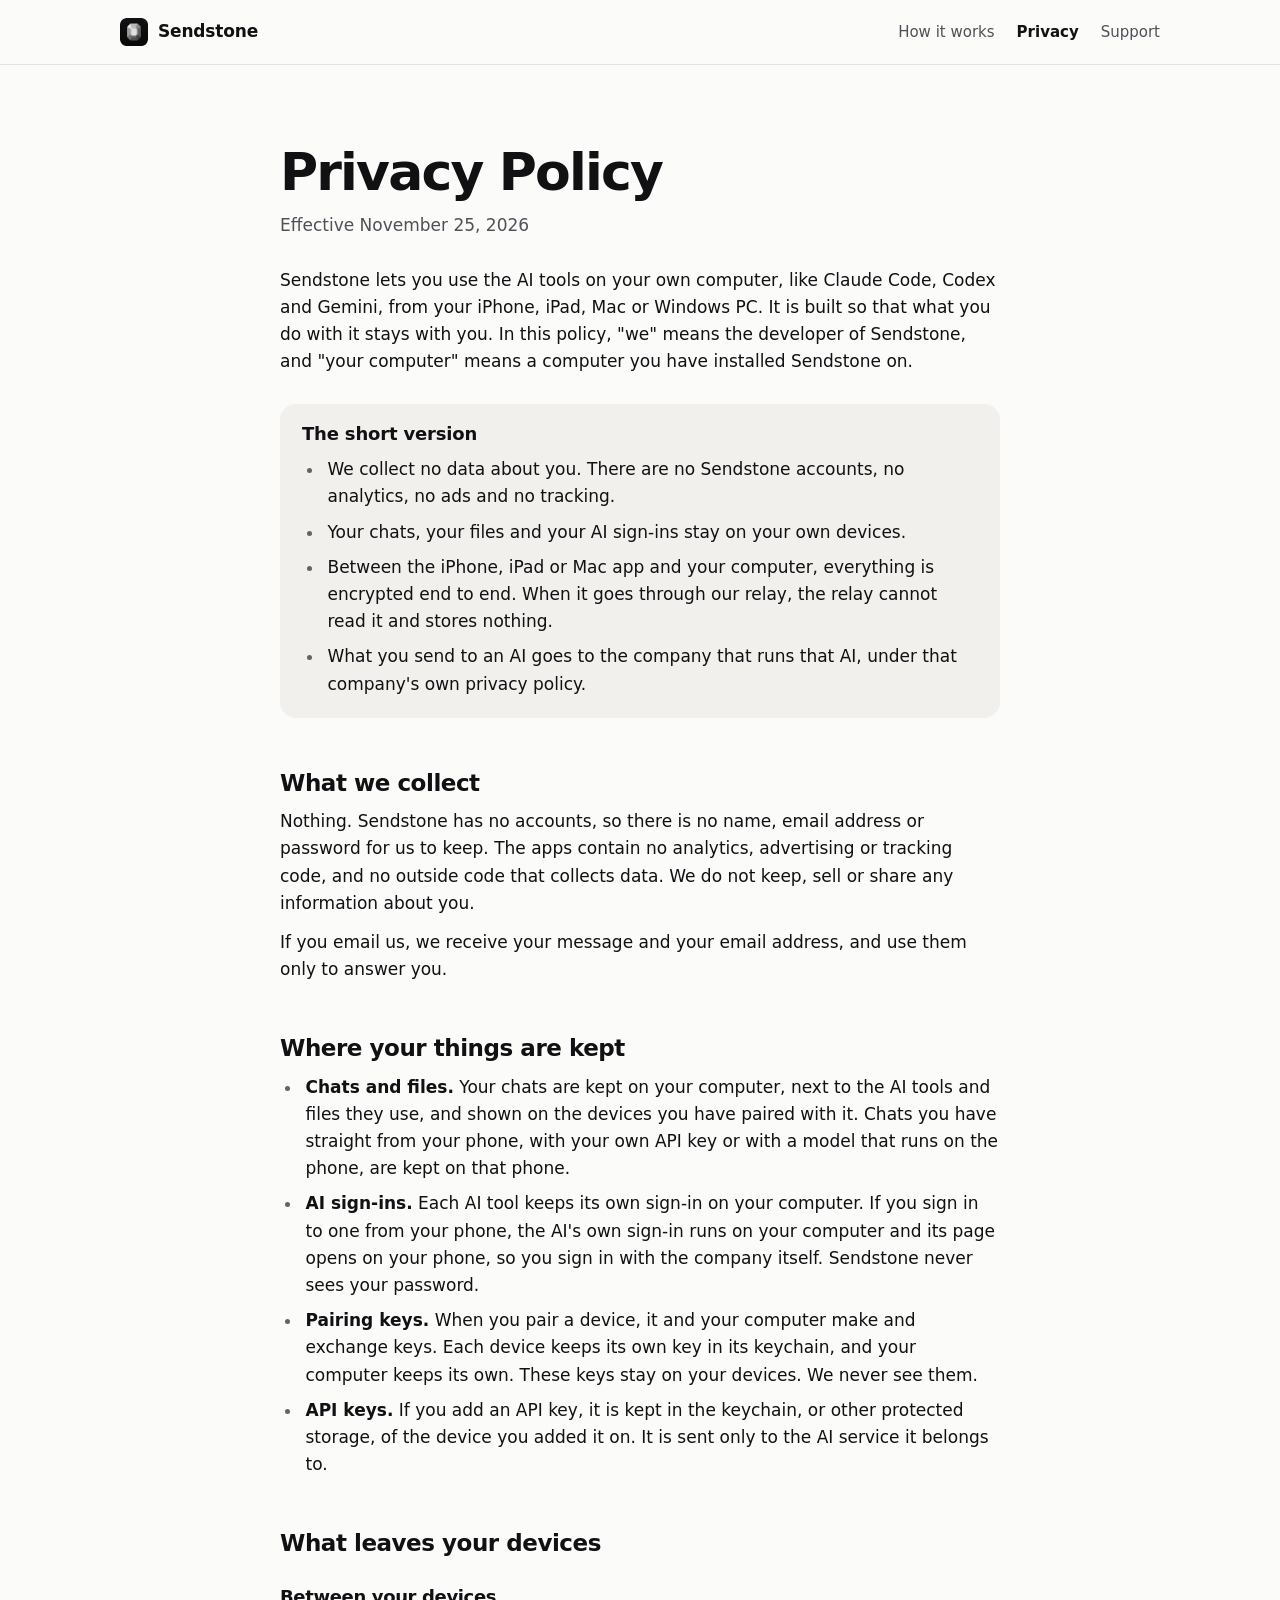
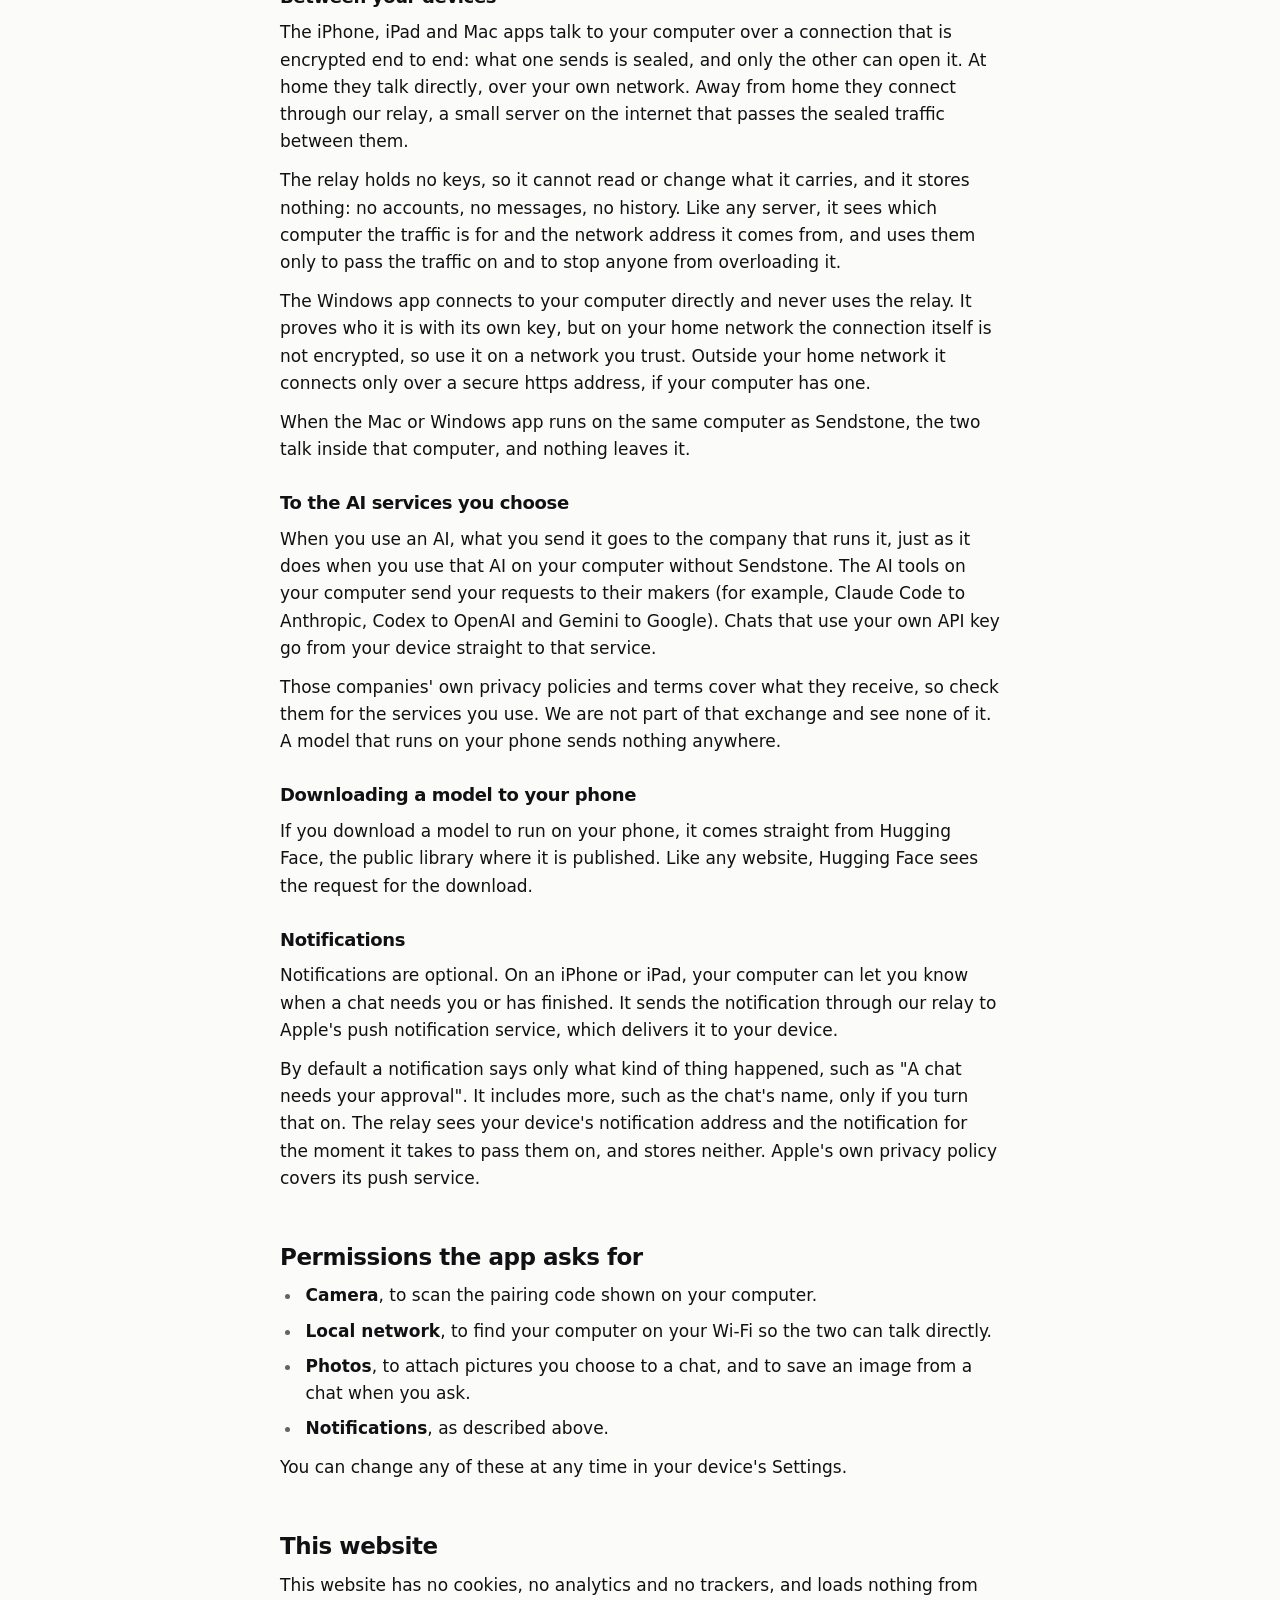
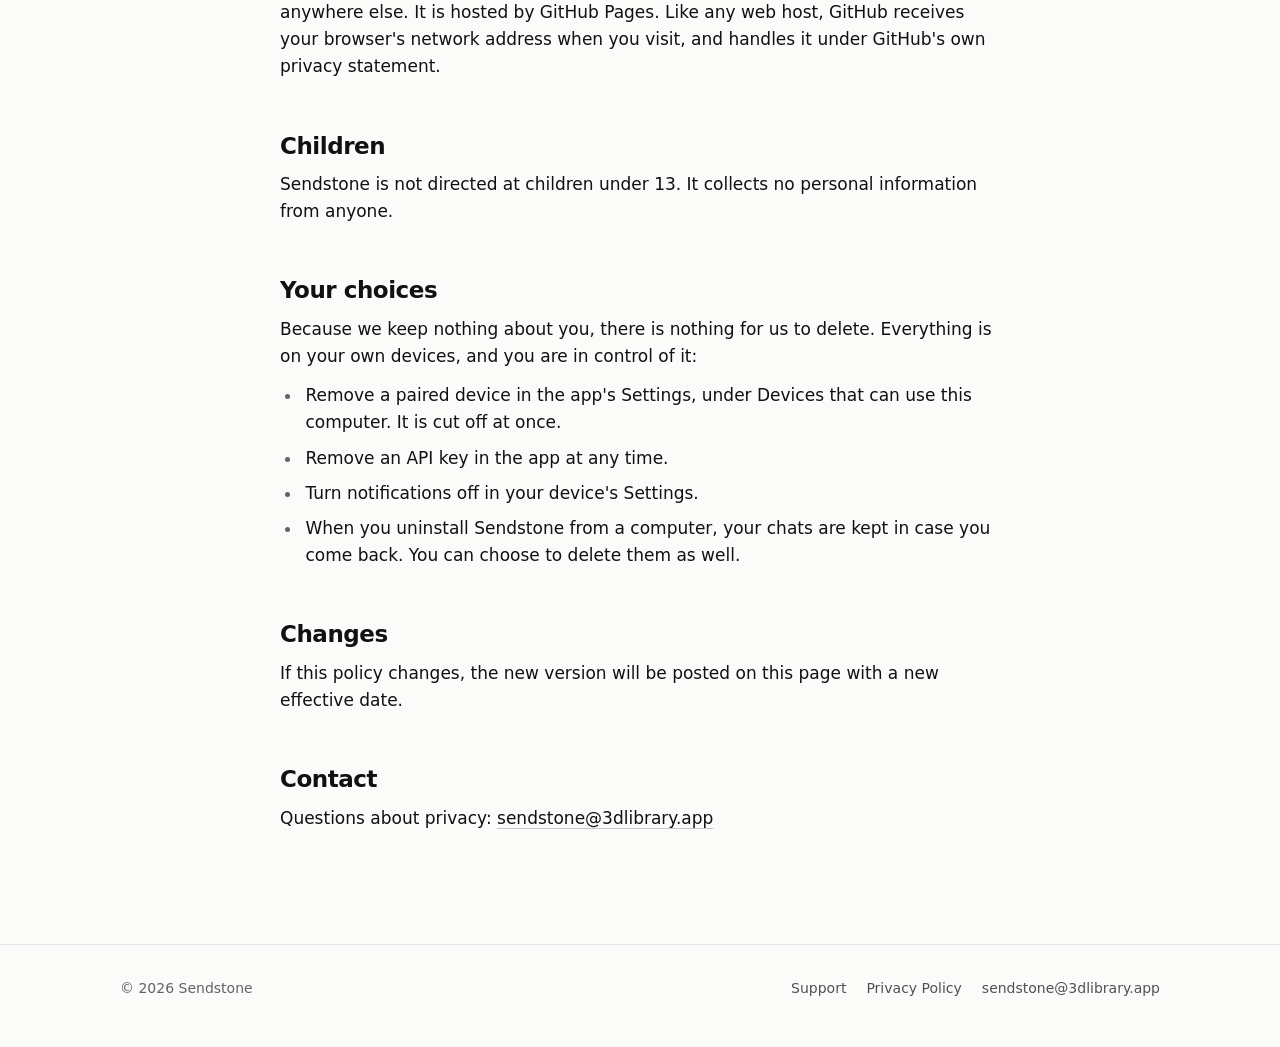
==== privacy.html @ 6bb72b7e "The Sendstone website: home, support, privacy and 404 pages Static pages for sendstone.3dlibrary.app" ====
<!DOCTYPE html>
<html lang="en">
<head>
<meta charset="utf-8">
<meta name="viewport" content="width=device-width, initial-scale=1, viewport-fit=cover">
<title>Privacy Policy - Sendstone</title>
<meta name="description" content="Sendstone collects no data. Your chats, files and AI sign-ins stay on your own devices.">
<link rel="canonical" href="https://sendstone.3dlibrary.app/privacy">
<meta name="color-scheme" content="light dark">
<meta name="theme-color" content="#fbfbfa" media="(prefers-color-scheme: light)">
<meta name="theme-color" content="#0b0b0c" media="(prefers-color-scheme: dark)">
<meta property="og:type" content="website">
<meta property="og:site_name" content="Sendstone">
<meta property="og:title" content="Privacy Policy - Sendstone">
<meta property="og:description" content="Sendstone collects no data. Your chats, files and AI sign-ins stay on your own devices.">
<meta property="og:url" content="https://sendstone.3dlibrary.app/privacy">
<meta property="og:image" content="https://sendstone.3dlibrary.app/assets/icon-512.png">
<meta name="twitter:card" content="summary">
<link rel="icon" href="/assets/icon-64.png" type="image/png" sizes="64x64">
<link rel="apple-touch-icon" href="/assets/icon-180.png">
<link rel="stylesheet" href="/assets/site.css">
</head>
<body>
<a class="skip" href="#main">Skip to the content</a>

<header class="top">
  <div class="wrap">
    <a class="brand" href="/"><img src="/assets/icon-64.png" alt="" width="28" height="28">Sendstone</a>
    <nav aria-label="Main">
      <a class="wide" href="/#how">How it works</a>
      <a href="/privacy" aria-current="page">Privacy</a>
      <a href="/support">Support</a>
    </nav>
  </div>
</header>

<main id="main" class="wrap article">
  <h1>Privacy Policy</h1>
  <p class="meta">Effective November 25, 2026</p>

  <p>Sendstone lets you use the AI tools on your own computer, like Claude Code, Codex and Gemini, from your iPhone, iPad, Mac or Windows PC. It is built so that what you do with it stays with you. In this policy, "we" means the developer of Sendstone, and "your computer" means a computer you have installed Sendstone on.</p>

  <section class="box" aria-labelledby="short">
    <h2 id="short">The short version</h2>
    <ul>
      <li>We collect no data about you. There are no Sendstone accounts, no analytics, no ads and no tracking.</li>
      <li>Your chats, your files and your AI sign-ins stay on your own devices.</li>
      <li>Between the iPhone, iPad or Mac app and your computer, everything is encrypted end to end. When it goes through our relay, the relay cannot read it and stores nothing.</li>
      <li>What you send to an AI goes to the company that runs that AI, under that company's own privacy policy.</li>
    </ul>
  </section>

  <h2 id="collect">What we collect</h2>
  <p>Nothing. Sendstone has no accounts, so there is no name, email address or password for us to keep. The apps contain no analytics, advertising or tracking code, and no outside code that collects data. We do not keep, sell or share any information about you.</p>
  <p>If you email us, we receive your message and your email address, and use them only to answer you.</p>

  <h2 id="kept">Where your things are kept</h2>
  <ul>
    <li><strong>Chats and files.</strong> Your chats are kept on your computer, next to the AI tools and files they use, and shown on the devices you have paired with it. Chats you have straight from your phone, with your own API key or with a model that runs on the phone, are kept on that phone.</li>
    <li><strong>AI sign-ins.</strong> Each AI tool keeps its own sign-in on your computer. If you sign in to one from your phone, the AI's own sign-in runs on your computer and its page opens on your phone, so you sign in with the company itself. Sendstone never sees your password.</li>
    <li><strong>Pairing keys.</strong> When you pair a device, it and your computer make and exchange keys. Each device keeps its own key in its keychain, and your computer keeps its own. These keys stay on your devices. We never see them.</li>
    <li><strong>API keys.</strong> If you add an API key, it is kept in the keychain, or other protected storage, of the device you added it on. It is sent only to the AI service it belongs to.</li>
  </ul>

  <h2 id="leaves">What leaves your devices</h2>

  <h3>Between your devices</h3>
  <p>The iPhone, iPad and Mac apps talk to your computer over a connection that is encrypted end to end: what one sends is sealed, and only the other can open it. At home they talk directly, over your own network. Away from home they connect through our relay, a small server on the internet that passes the sealed traffic between them.</p>
  <p>The relay holds no keys, so it cannot read or change what it carries, and it stores nothing: no accounts, no messages, no history. Like any server, it sees which computer the traffic is for and the network address it comes from, and uses them only to pass the traffic on and to stop anyone from overloading it.</p>
  <p>The Windows app connects to your computer directly and never uses the relay. It proves who it is with its own key, but on your home network the connection itself is not encrypted, so use it on a network you trust. Outside your home network it connects only over a secure https address, if your computer has one.</p>
  <p>When the Mac or Windows app runs on the same computer as Sendstone, the two talk inside that computer, and nothing leaves it.</p>

  <h3>To the AI services you choose</h3>
  <p>When you use an AI, what you send it goes to the company that runs it, just as it does when you use that AI on your computer without Sendstone. The AI tools on your computer send your requests to their makers (for example, Claude Code to Anthropic, Codex to OpenAI and Gemini to Google). Chats that use your own API key go from your device straight to that service.</p>
  <p>Those companies' own privacy policies and terms cover what they receive, so check them for the services you use. We are not part of that exchange and see none of it. A model that runs on your phone sends nothing anywhere.</p>

  <h3>Downloading a model to your phone</h3>
  <p>If you download a model to run on your phone, it comes straight from Hugging Face, the public library where it is published. Like any website, Hugging Face sees the request for the download.</p>

  <h3>Notifications</h3>
  <p>Notifications are optional. On an iPhone or iPad, your computer can let you know when a chat needs you or has finished. It sends the notification through our relay to Apple's push notification service, which delivers it to your device.</p>
  <p>By default a notification says only what kind of thing happened, such as "A chat needs your approval". It includes more, such as the chat's name, only if you turn that on. The relay sees your device's notification address and the notification for the moment it takes to pass them on, and stores neither. Apple's own privacy policy covers its push service.</p>

  <h2 id="permissions">Permissions the app asks for</h2>
  <ul>
    <li><strong>Camera</strong>, to scan the pairing code shown on your computer.</li>
    <li><strong>Local network</strong>, to find your computer on your Wi-Fi so the two can talk directly.</li>
    <li><strong>Photos</strong>, to attach pictures you choose to a chat, and to save an image from a chat when you ask.</li>
    <li><strong>Notifications</strong>, as described above.</li>
  </ul>
  <p>You can change any of these at any time in your device's Settings.</p>

  <h2 id="website">This website</h2>
  <p>This website has no cookies, no analytics and no trackers, and loads nothing from anywhere else. It is hosted by GitHub Pages. Like any web host, GitHub receives your browser's network address when you visit, and handles it under GitHub's own privacy statement.</p>

  <h2 id="children">Children</h2>
  <p>Sendstone is not directed at children under 13. It collects no personal information from anyone.</p>

  <h2 id="choices">Your choices</h2>
  <p>Because we keep nothing about you, there is nothing for us to delete. Everything is on your own devices, and you are in control of it:</p>
  <ul>
    <li>Remove a paired device in the app's Settings, under Devices that can use this computer. It is cut off at once.</li>
    <li>Remove an API key in the app at any time.</li>
    <li>Turn notifications off in your device's Settings.</li>
    <li>When you uninstall Sendstone from a computer, your chats are kept in case you come back. You can choose to delete them as well.</li>
  </ul>

  <h2 id="changes">Changes</h2>
  <p>If this policy changes, the new version will be posted on this page with a new effective date.</p>

  <h2 id="contact">Contact</h2>
  <p>Questions about privacy: <a href="mailto:sendstone@3dlibrary.app">sendstone@3dlibrary.app</a></p>
</main>

<footer class="foot">
  <div class="wrap">
    <p>© 2026 Sendstone</p>
    <nav aria-label="Footer">
      <a href="/support">Support</a>
      <a href="/privacy" aria-current="page">Privacy Policy</a>
      <a href="mailto:sendstone@3dlibrary.app">sendstone@3dlibrary.app</a>
    </nav>
  </div>
</footer>
</body>
</html>
---- assets/site.css ----
/* sendstone.3dlibrary.app
   Monochrome like the app: warm white or near-black, one ink colour, the
   system type and plenty of room. No web fonts, no scripts, no cookies,
   nothing loaded from anywhere else. Light or dark follows the device. */

:root {
  color-scheme: light dark;
  --bg: #fbfbfa;
  --surface: #f1f0ed;
  --ink: #111113;
  --ink-2: #505056;
  --ink-3: #626269;
  --line: rgba(17, 17, 19, 0.10);
  --line-2: rgba(17, 17, 19, 0.22);
  --on-ink: #fbfbfa;
  --ring: transparent;
  --sans: system-ui, -apple-system, BlinkMacSystemFont, "Segoe UI", Roboto, "Helvetica Neue", Arial, sans-serif;
  --mono: ui-monospace, "SF Mono", SFMono-Regular, Menlo, Consolas, "Liberation Mono", monospace;
  --gutter: 16px;
}

/* The app's own dark colours */
@media (prefers-color-scheme: dark) {
  :root {
    --bg: #0b0b0c;
    --surface: #161617;
    --ink: #f2f1ee;
    --ink-2: #a5a5aa;
    --ink-3: #8f8f96;
    --line: rgba(255, 255, 255, 0.09);
    --line-2: rgba(255, 255, 255, 0.20);
    --on-ink: #0b0b0c;
    --ring: rgba(255, 255, 255, 0.14);
  }
}

@media (min-width: 640px) { :root { --gutter: 24px; } }
@media (min-width: 1024px) { :root { --gutter: 40px; } }

*, *::before, *::after { box-sizing: border-box; }
html { -webkit-text-size-adjust: 100%; text-size-adjust: 100%; }
body {
  margin: 0;
  min-height: 100vh;
  min-height: 100dvh;
  display: flex;
  flex-direction: column;
  background: var(--bg);
  color: var(--ink);
  font-family: var(--sans);
  font-size: 1.0625rem;
  line-height: 1.6;
  -webkit-font-smoothing: antialiased;
  overflow-wrap: break-word;
}
main { flex: 1 0 auto; }
img { display: block; max-width: 100%; height: auto; }
h1, h2, h3 { margin: 0; font-weight: 650; line-height: 1.15; letter-spacing: -0.02em; text-wrap: balance; }
p { margin: 0; text-wrap: pretty; }
ul, ol { margin: 0; padding: 0; }
a {
  color: var(--ink);
  text-decoration: underline;
  text-decoration-thickness: 1px;
  text-decoration-color: var(--line-2);
  text-underline-offset: 0.22em;
}
a:hover { text-decoration-color: currentColor; }
:focus-visible { outline: 2px solid var(--ink); outline-offset: 3px; border-radius: 4px; }
code { font-family: var(--mono); font-size: 0.9em; }

.wrap {
  width: 100%;
  max-width: 1120px;
  margin-inline: auto;
  padding-left: max(var(--gutter), env(safe-area-inset-left, 0px));
  padding-right: max(var(--gutter), env(safe-area-inset-right, 0px));
}

.skip {
  position: absolute;
  left: 12px;
  top: -100px;
  z-index: 10;
  padding: 10px 14px;
  border-radius: 10px;
  background: var(--ink);
  color: var(--on-ink);
  font-weight: 600;
  text-decoration: none;
}
.skip:focus { top: 12px; }

/* The bar on top */
.top { border-bottom: 1px solid var(--line); }
.top .wrap { display: flex; align-items: center; justify-content: space-between; gap: 12px; min-height: 64px; }
.brand {
  display: inline-flex;
  align-items: center;
  gap: 10px;
  padding-block: 8px;
  color: var(--ink);
  font-weight: 650;
  font-size: 1.0625rem;
  letter-spacing: -0.01em;
  text-decoration: none;
}
.brand img { width: 28px; height: 28px; border-radius: 22.4%; box-shadow: 0 0 0 1px var(--ring); }
.top nav { display: flex; align-items: center; gap: 2px; margin-right: -10px; }
.top nav a {
  padding: 10px;
  border-radius: 8px;
  color: var(--ink-2);
  font-size: 0.9375rem;
  text-decoration: none;
  white-space: nowrap;
}
.top nav a:hover { color: var(--ink); }
.top nav a[aria-current="page"] { color: var(--ink); font-weight: 600; }
@media (max-width: 559px) { .top nav .wide { display: none; } }

/* Buttons */
.actions { display: flex; flex-wrap: wrap; gap: 12px; margin-top: 32px; }
.btn {
  display: inline-flex;
  align-items: center;
  justify-content: center;
  min-height: 48px;
  padding: 12px 22px;
  border-radius: 999px;
  border: 1px solid transparent;
  font-size: 1rem;
  font-weight: 600;
  line-height: 1.2;
  text-align: center;
  text-decoration: none;
}
.btn.solid { background: var(--ink); color: var(--on-ink); }
.btn.solid:hover { opacity: 0.88; }
.btn.line { border-color: var(--line-2); color: var(--ink); }
.btn.line:hover { border-color: var(--ink); }
.btn.soon { background: var(--surface); color: var(--ink-2); font-weight: 500; }

/* The opening */
.hero { padding-block: clamp(44px, 9vw, 120px) clamp(56px, 9vw, 120px); }
.hero .wrap { display: grid; gap: 28px; align-items: center; }
.hero .mark { width: 72px; height: 72px; border-radius: 22.4%; box-shadow: 0 0 0 1px var(--ring); }
.eyebrow { color: var(--ink-2); font-size: 0.9375rem; font-weight: 500; margin-bottom: 16px; }
.hero h1 { max-width: 13ch; font-size: clamp(2.5rem, 6.4vw, 4.5rem); line-height: 1.03; letter-spacing: -0.04em; }
.lead { max-width: 34em; color: var(--ink-2); font-size: clamp(1.0625rem, 1.7vw, 1.25rem); line-height: 1.55; }
.hero .lead { margin-top: 22px; }
.hero .note { margin-top: 18px; color: var(--ink-3); font-size: 0.9375rem; }
@media (min-width: 880px) {
  .hero .wrap { grid-template-columns: minmax(0, 1fr) auto; column-gap: 72px; }
  .hero .mark { order: 2; width: 216px; height: 216px; margin-right: 24px; }
}

/* The chapters: a heading on the left, what it says on the right */
.chapter { border-top: 1px solid var(--line); padding-block: clamp(56px, 8vw, 104px); }
.chapter .wrap { display: grid; gap: 28px 72px; align-items: start; }
.chapter h2 { font-size: clamp(1.75rem, 3.4vw, 2.5rem); line-height: 1.1; letter-spacing: -0.03em; }
.chapter .intro { margin-top: 12px; color: var(--ink-2); max-width: 30em; }
@media (min-width: 880px) { .chapter .wrap { grid-template-columns: minmax(0, 4fr) minmax(0, 7fr); } }

/* How it works: three numbered steps on one line */
.steps { list-style: none; counter-reset: step; }
.steps > li { position: relative; counter-increment: step; padding: 0 0 44px 60px; }
.steps > li:last-child { padding-bottom: 0; }
.steps > li::before {
  content: counter(step);
  position: absolute;
  left: 0;
  top: -6px;
  display: grid;
  place-items: center;
  width: 40px;
  height: 40px;
  border: 1px solid var(--line-2);
  border-radius: 50%;
  background: var(--bg);
  font-weight: 600;
  font-variant-numeric: tabular-nums;
}
.steps > li:not(:last-child)::after {
  content: "";
  position: absolute;
  left: 20px;
  top: 34px;
  bottom: -6px;
  width: 1px;
  background: var(--line-2);
}
.steps h3 { font-size: 1.25rem; }
.steps p { margin-top: 8px; color: var(--ink-2); }

/* The install line. Coming soon: a dashed box until the command exists. */
.cmd {
  margin: 18px 0 0;
  padding: 14px 16px;
  overflow-x: auto;
  border: 1px solid var(--line);
  border-radius: 12px;
  background: var(--surface);
  color: var(--ink);
  font-family: var(--mono);
  font-size: 0.9375rem;
  line-height: 1.5;
  white-space: pre;
}
.cmd.soon { border: 1px dashed var(--line-2); background: transparent; color: var(--ink-2); font-family: var(--sans); white-space: normal; }

/* What it works with: a plain list with lines between */
.list { list-style: none; }
.list > li { padding-block: 26px; border-top: 1px solid var(--line); }
.list > li:first-child { padding-top: 0; border-top: 0; }
.list h3 { font-size: 1.25rem; }
.list p { margin-top: 8px; color: var(--ink-2); }
.aside { margin-top: 8px; padding-top: 22px; border-top: 1px solid var(--line); color: var(--ink-3); font-size: 0.9375rem; }

/* Privacy: four short points */
.points { list-style: none; display: grid; gap: 32px 40px; }
.points > li { padding-top: 18px; border-top: 1px solid var(--line-2); }
.points h3 { font-size: 1.125rem; }
.points p { margin-top: 8px; color: var(--ink-2); }
@media (min-width: 640px) { .points { grid-template-columns: 1fr 1fr; } }
.more { margin-top: 36px; }

/* Pages of words: support, privacy */
.article { max-width: calc(720px + 2 * var(--gutter)); padding-block: clamp(40px, 7vw, 80px) clamp(64px, 9vw, 112px); }
.article h1 { font-size: clamp(2.25rem, 5.6vw, 3.25rem); line-height: 1.05; letter-spacing: -0.035em; }
.article .meta { margin-top: 12px; color: var(--ink-2); }
.article .meta + p { margin-top: 28px; }
.article h2 { margin-top: 52px; font-size: 1.4375rem; letter-spacing: -0.02em; scroll-margin-top: 24px; }
.article h3 { margin-top: 30px; font-size: 1.125rem; }
.article p { margin-top: 12px; }
.article ul, .article ol { margin-top: 12px; padding-left: 1.3em; }
.article li { padding-left: 0.2em; }
.article li + li { margin-top: 8px; }
.article li::marker { color: var(--ink-3); }
.box { margin-top: 28px; padding: 20px 22px; border-radius: 16px; background: var(--surface); }
.box > :first-child { margin-top: 0; }
.box h2 { margin-top: 0; font-size: 1.125rem; letter-spacing: -0.01em; }
.contact { margin-top: 6px; font-size: 1.25rem; font-weight: 600; }
.jump { margin-top: 36px; color: var(--ink-2); }
.toc { list-style: none; padding-left: 0 !important; }
.toc li { padding-left: 0; }
.toc li + li { margin-top: 6px; }
@media (min-width: 640px) { .toc { columns: 2; column-gap: 32px; } .toc li { break-inside: avoid; } }

/* The page for a wrong address */
.lost { padding-block: clamp(72px, 14vw, 160px); }
.lost h1 { font-size: clamp(2.25rem, 5.6vw, 3.25rem); letter-spacing: -0.035em; }
.lost p { margin-top: 14px; color: var(--ink-2); }

/* The foot */
.foot { border-top: 1px solid var(--line); padding-block: 24px 40px; color: var(--ink-3); font-size: 0.875rem; }
.foot .wrap { display: flex; flex-wrap: wrap; align-items: center; justify-content: space-between; gap: 8px 24px; }
.foot nav { display: flex; flex-wrap: wrap; gap: 0 20px; }
.foot a { display: inline-block; padding-block: 8px; color: var(--ink-2); text-decoration: none; }
.foot a:hover { color: var(--ink); text-decoration: underline; }

@media print {
  .top nav, .foot nav, .skip { display: none; }
  .chapter, .foot { border-color: #ccc; }
}
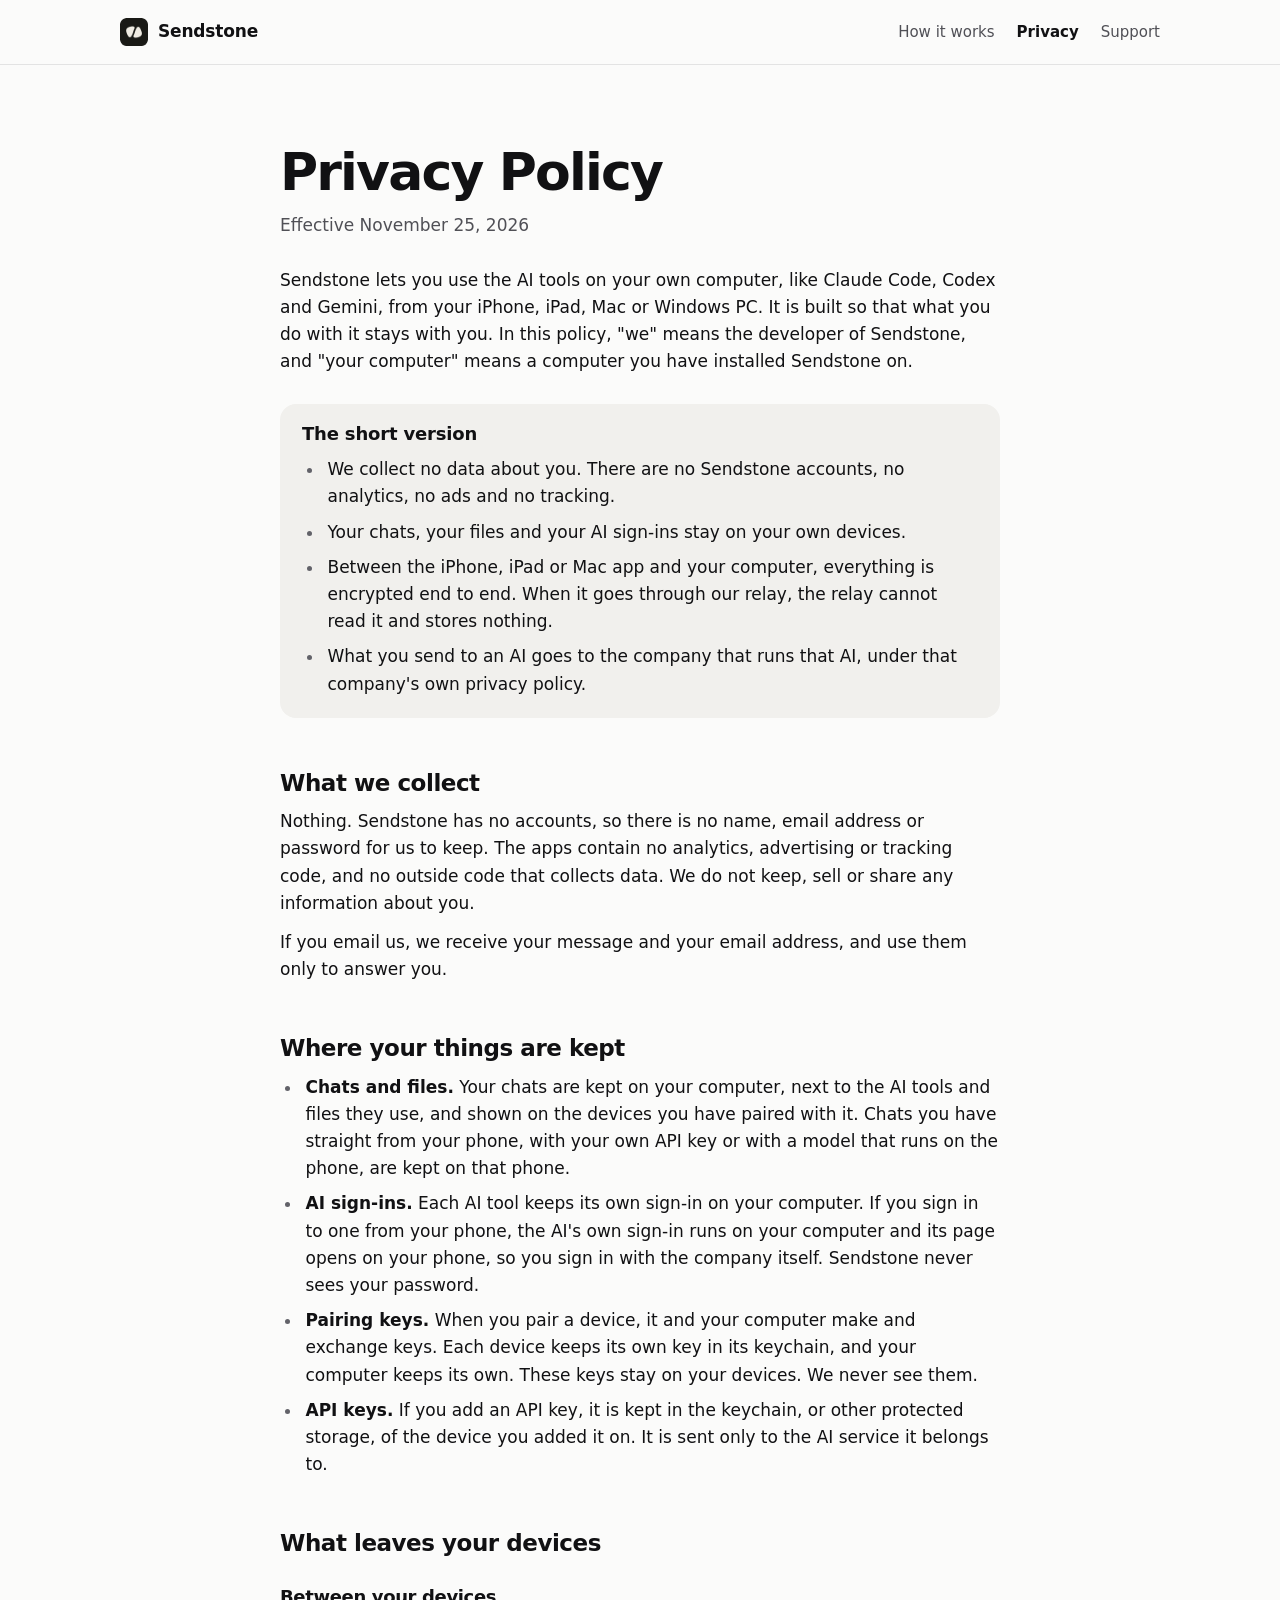
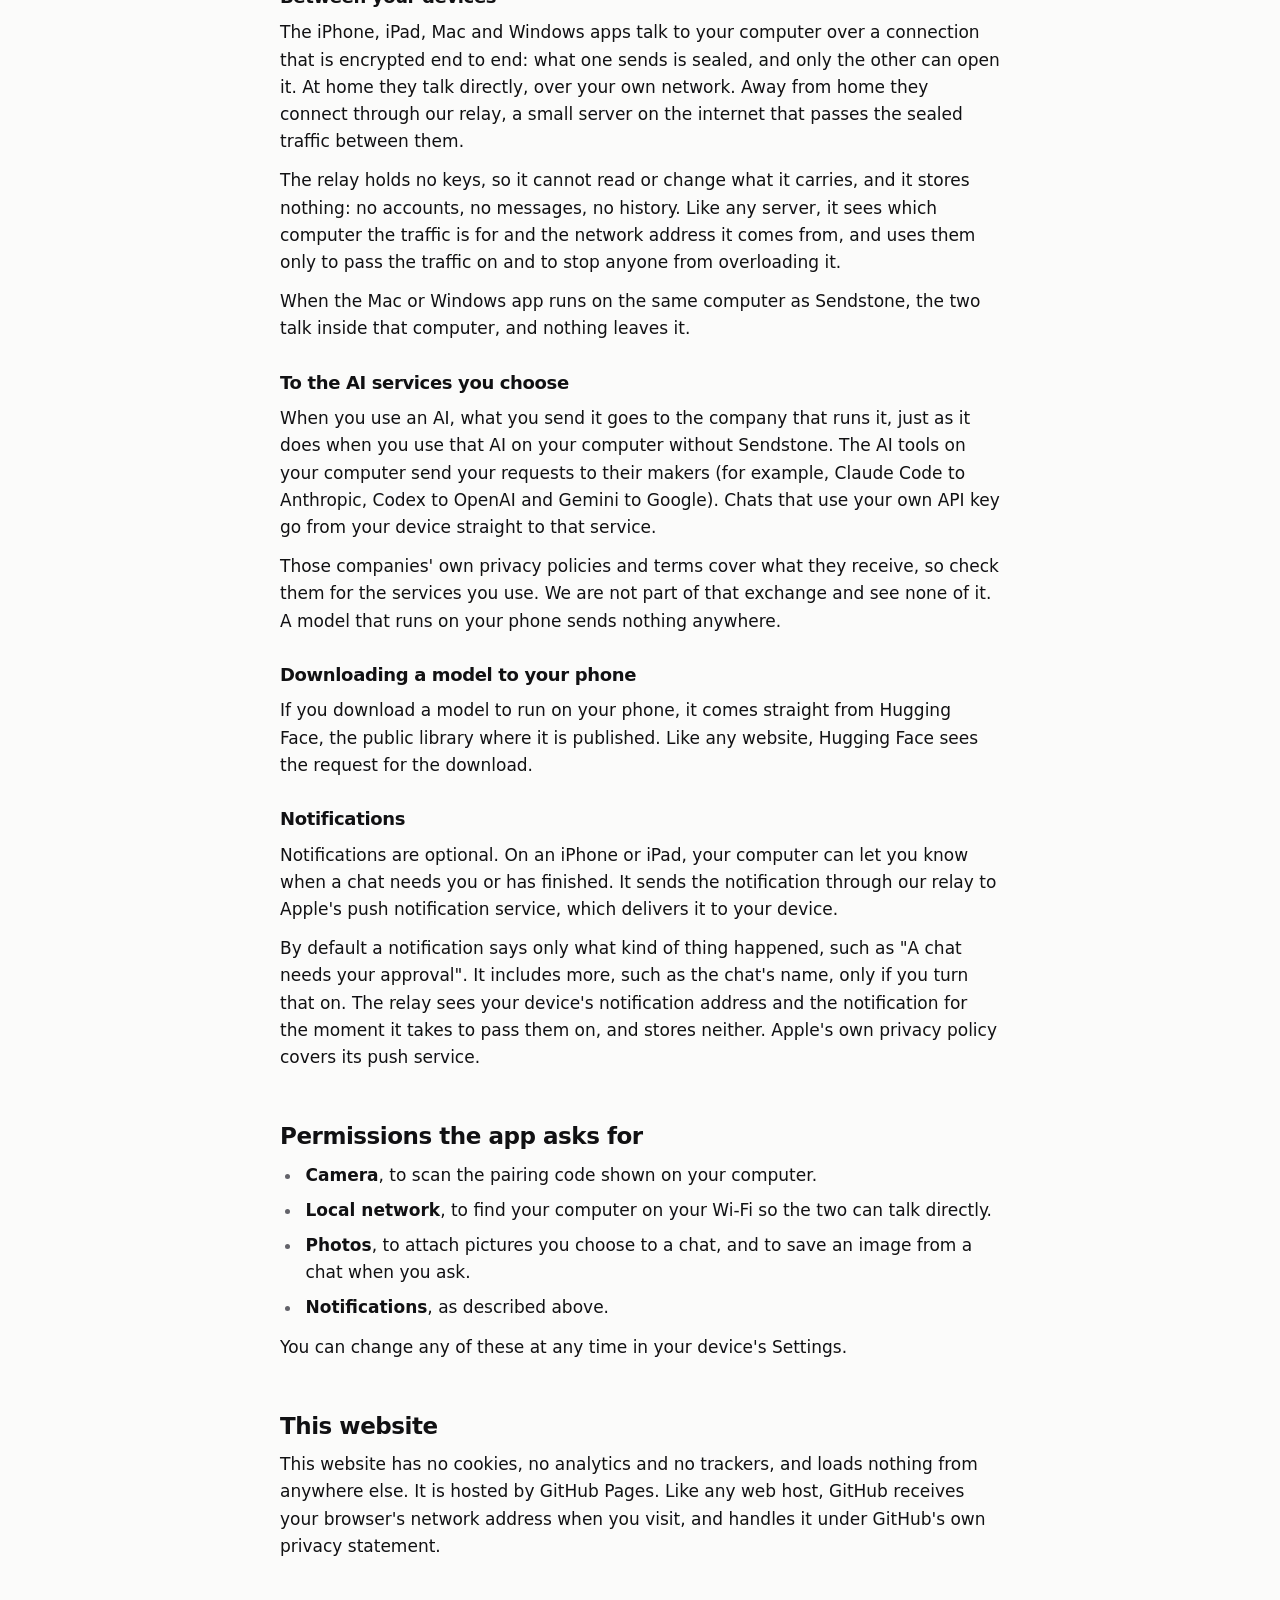
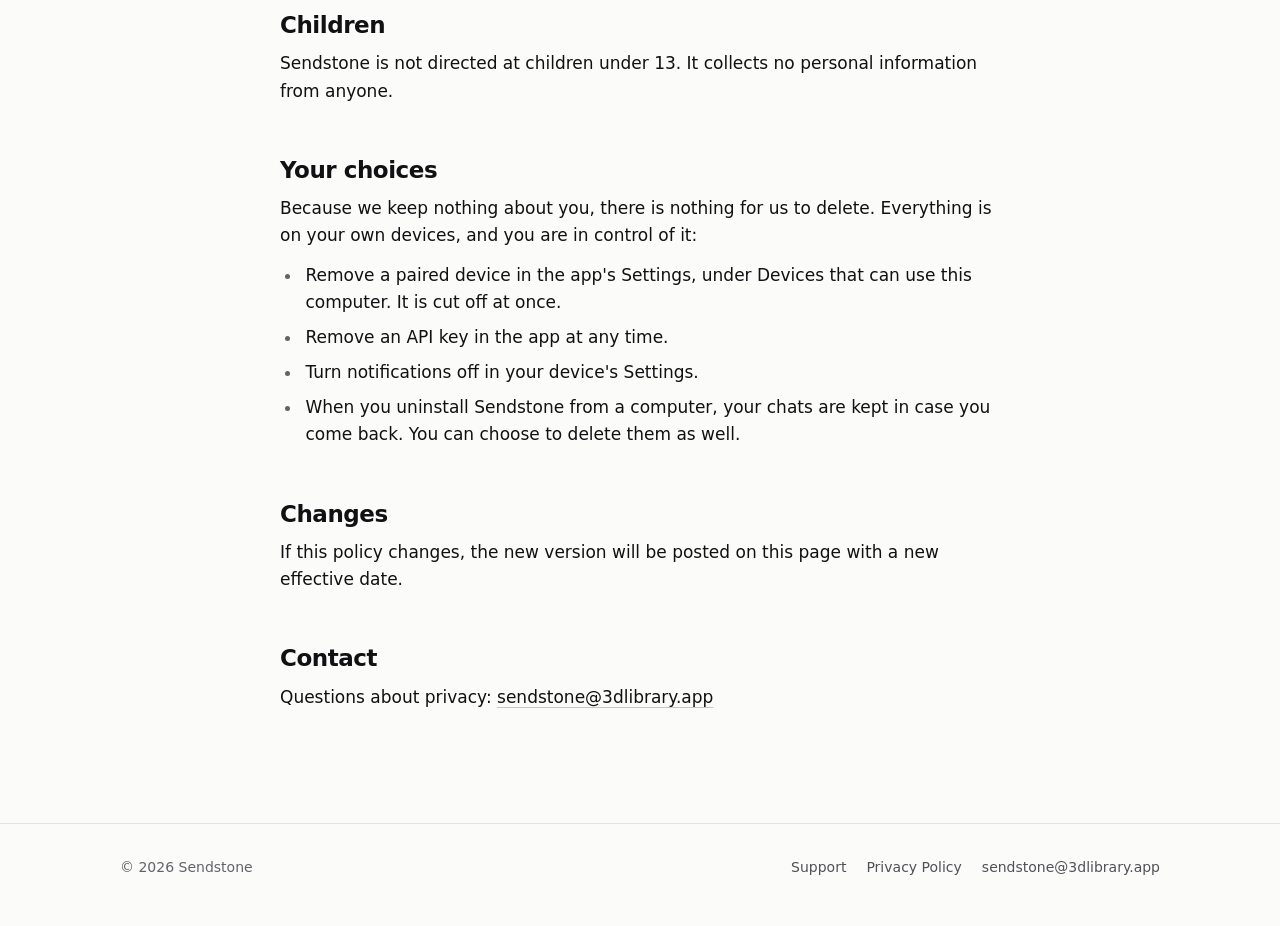
==== commit 82ba72d6: "The Windows app is encrypted end to end too, at home and away Co-Authored-By: Claude Opus 5.5 <norep" ====
--- a/privacy.html
+++ b/privacy.html
@@ -65,9 +65,8 @@
   <h2 id="leaves">What leaves your devices</h2>
 
   <h3>Between your devices</h3>
-  <p>The iPhone, iPad and Mac apps talk to your computer over a connection that is encrypted end to end: what one sends is sealed, and only the other can open it. At home they talk directly, over your own network. Away from home they connect through our relay, a small server on the internet that passes the sealed traffic between them.</p>
+  <p>The iPhone, iPad, Mac and Windows apps talk to your computer over a connection that is encrypted end to end: what one sends is sealed, and only the other can open it. At home they talk directly, over your own network. Away from home they connect through our relay, a small server on the internet that passes the sealed traffic between them.</p>
   <p>The relay holds no keys, so it cannot read or change what it carries, and it stores nothing: no accounts, no messages, no history. Like any server, it sees which computer the traffic is for and the network address it comes from, and uses them only to pass the traffic on and to stop anyone from overloading it.</p>
-  <p>The Windows app connects to your computer directly and never uses the relay. It proves who it is with its own key, but on your home network the connection itself is not encrypted, so use it on a network you trust. Outside your home network it connects only over a secure https address, if your computer has one.</p>
   <p>When the Mac or Windows app runs on the same computer as Sendstone, the two talk inside that computer, and nothing leaves it.</p>
 
   <h3>To the AI services you choose</h3>
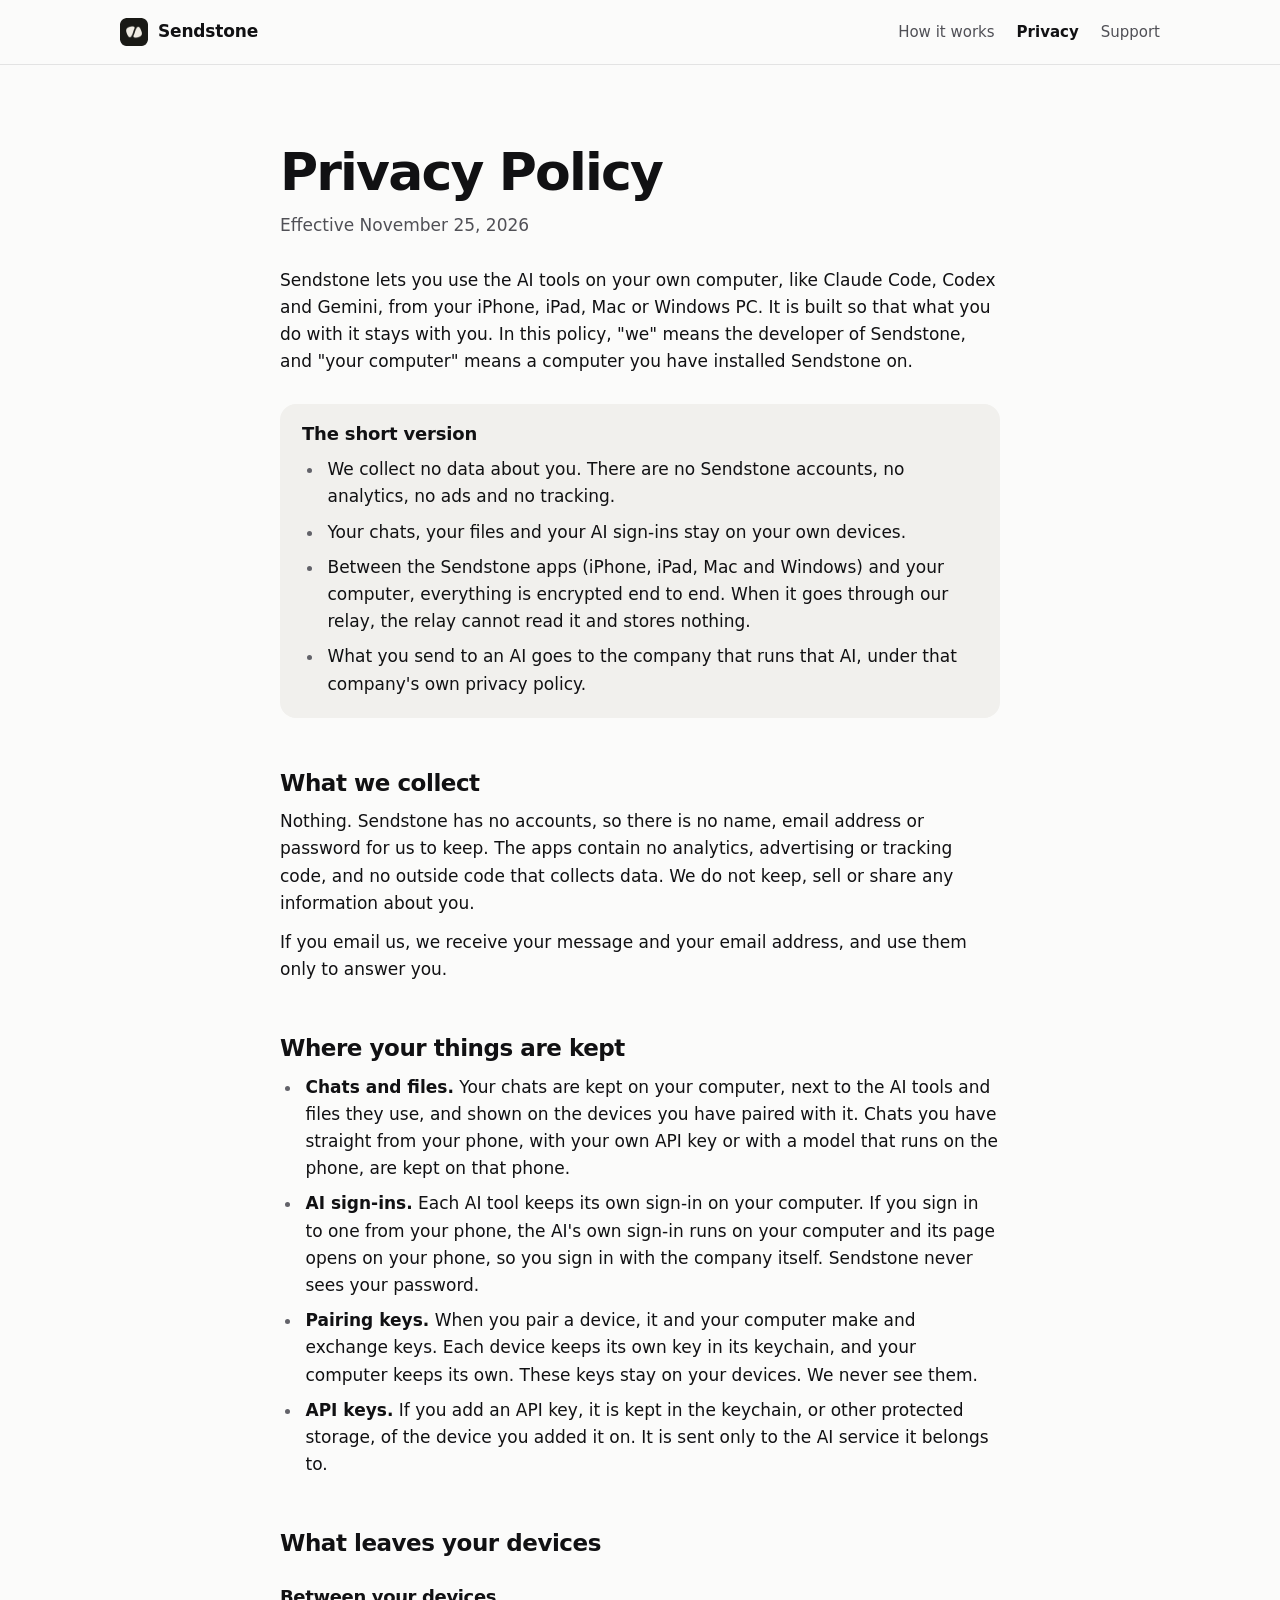
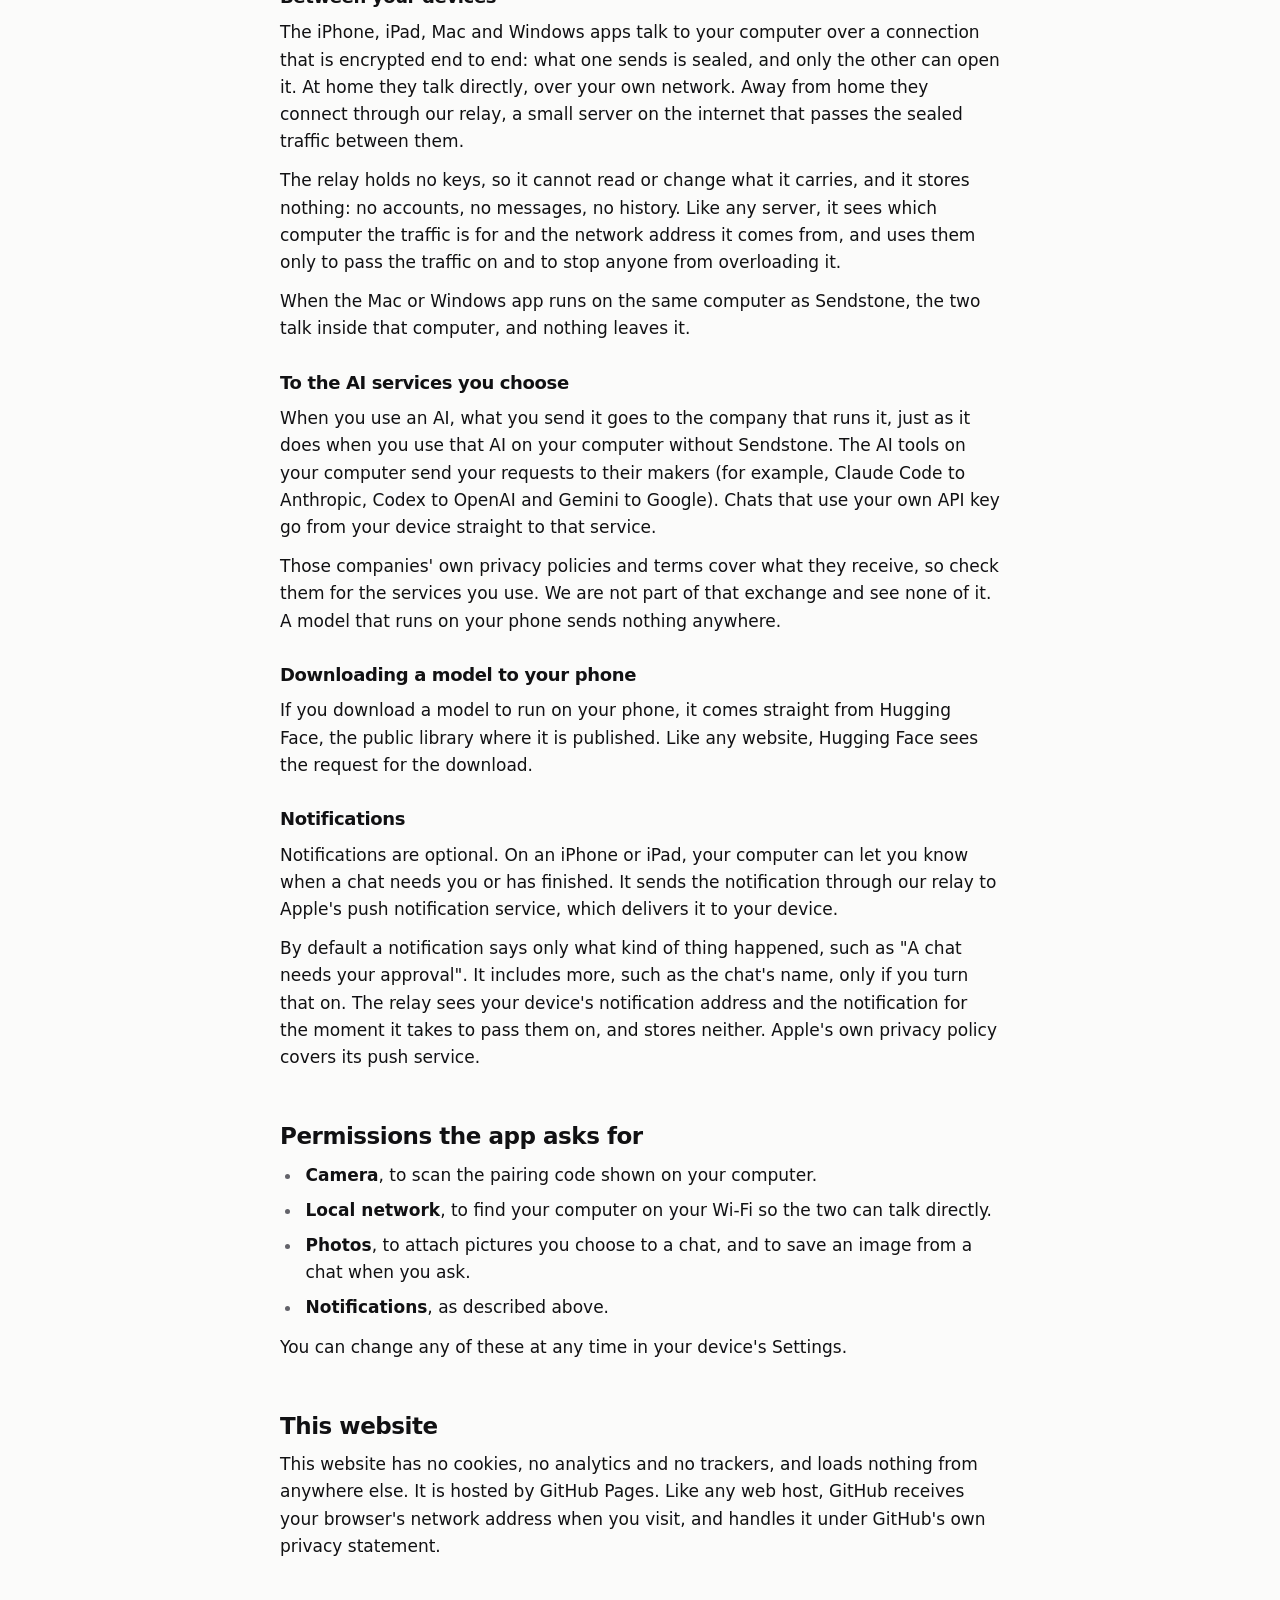
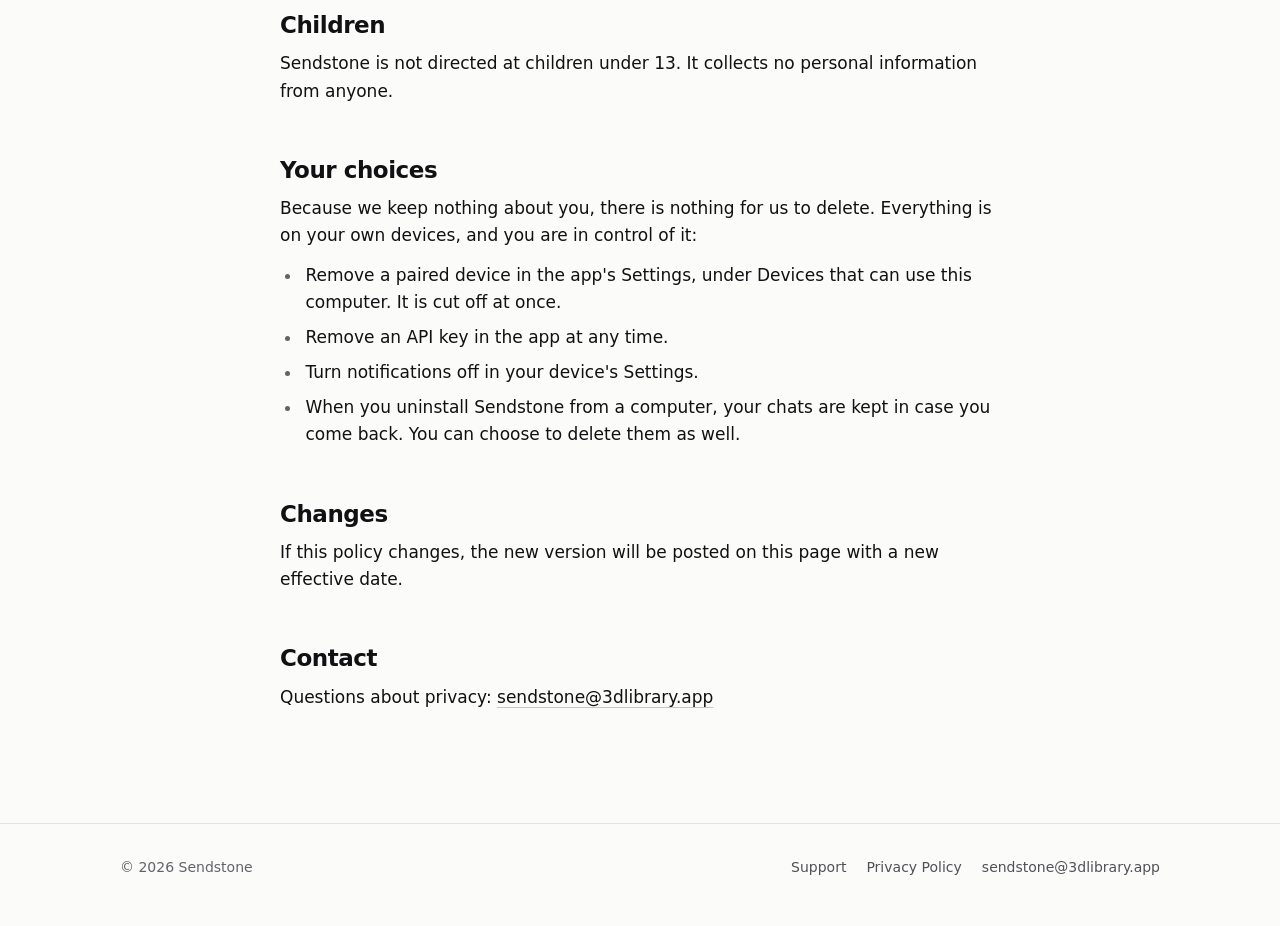
==== commit fd25248b: "Privacy page names the Windows app; help page: sendstone pair for a new code Scanning the square cod" ====
--- a/privacy.html
+++ b/privacy.html
@@ -45,7 +45,7 @@
     <ul>
       <li>We collect no data about you. There are no Sendstone accounts, no analytics, no ads and no tracking.</li>
       <li>Your chats, your files and your AI sign-ins stay on your own devices.</li>
-      <li>Between the iPhone, iPad or Mac app and your computer, everything is encrypted end to end. When it goes through our relay, the relay cannot read it and stores nothing.</li>
+      <li>Between the Sendstone apps (iPhone, iPad, Mac and Windows) and your computer, everything is encrypted end to end. When it goes through our relay, the relay cannot read it and stores nothing.</li>
       <li>What you send to an AI goes to the company that runs that AI, under that company's own privacy policy.</li>
     </ul>
   </section>
